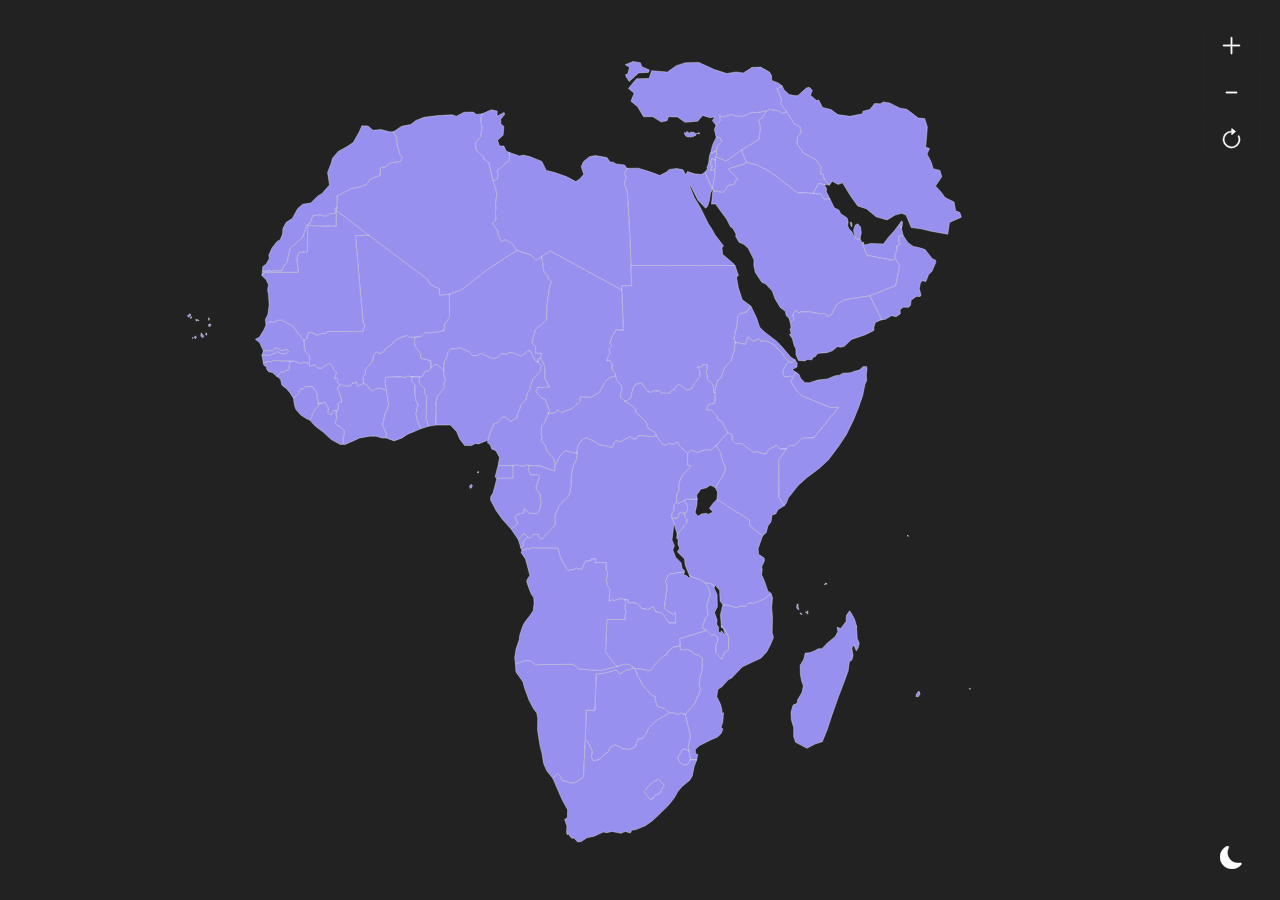
==== index.html @ 5a50c52c "Initial commit" ====
<!DOCTYPE html>
<html lang="pt">

<head>
    <meta charset="UTF-8">
    <meta name="viewport" content="width=device-width, initial-scale=1.0">
    <title>Jogo de Adivinhação de Países</title>
    <link href="https://cdn.jsdelivr.net/npm/bootstrap@5.3.3/dist/css/bootstrap.min.css" rel="stylesheet"
        integrity="sha384-QWTKZyjpPEjISv5WaRU9OFeRpok6YctnYmDr5pNlyT2bRjXh0JMhjY6hW+ALEwIH" crossorigin="anonymous">
    <link rel="stylesheet" href="styles.css">
</head>

<body>
    <div id="map-container">
        <!-- O SVG será carregado aqui via JavaScript -->
    </div>
    <div class="btn-group-vertical">
        <button id="zoom-in" class="btn btn-outline-dark btn-lg">
            <svg xmlns="http://www.w3.org/2000/svg" width="23" height="23" fill="var(--icon-fill-color)"
                class="bi bi-plus-lg" viewBox="0 0 16 16">
                <path fill-rule="evenodd"
                    d="M8 2a.5.5 0 0 1 .5.5v5h5a.5.5 0 0 1 0 1h-5v5a.5.5 0 0 1-1 0v-5h-5a.5.5 0 0 1 0-1h5v-5A.5.5 0 0 1 8 2" />
            </svg> </button>
        <button id="zoom-out" class="btn btn-outline-dark btn-lg">
            <svg xmlns="http://www.w3.org/2000/svg" width="23" height="23" fill="var(--icon-fill-color)"
                class="bi bi-dash" viewBox="0 0 16 16">
                <path d="M4 8a.5.5 0 0 1 .5-.5h7a.5.5 0 0 1 0 1h-7A.5.5 0 0 1 4 8" />
            </svg>
        </button>
        <button id='reset-button' class="btn btn-outline-dark btn-lg">
            <svg xmlns="http://www.w3.org/2000/svg" width="23" height="23" fill="var(--icon-fill-color)"
                class="bi bi-arrow-clockwise" viewBox="0 0 16 16">
                <path fill-rule="evenodd" d="M8 3a5 5 0 1 0 4.546 2.914.5.5 0 0 1 .908-.417A6 6 0 1 1 8 2z" />
                <path
                    d="M8 4.466V.534a.25.25 0 0 1 .41-.192l2.36 1.966c.12.1.12.284 0 .384L8.41 4.658A.25.25 0 0 1 8 4.466" />
            </svg> </button>
    </div>


    <div class="btn-group-bottom">
        <button id="theme-toggle" class="btn btn-outline btn-lg">
            <svg id="dark-theme-icon" xmlns="http://www.w3.org/2000/svg" width="23" height="23"
                fill="var(--icon-fill-color)" class="bi bi-moon-fill" viewBox="0 0 16 16">
                <path
                    d="M6 .278a.77.77 0 0 1 .08.858 7.2 7.2 0 0 0-.878 3.46c0 4.021 3.278 7.277 7.318 7.277q.792-.001 1.533-.16a.79.79 0 0 1 .81.316.73.73 0 0 1-.031.893A8.35 8.35 0 0 1 8.344 16C3.734 16 0 12.286 0 7.71 0 4.266 2.114 1.312 5.124.06A.75.75 0 0 1 6 .278" />
            </svg>
            <svg id="light-theme-icon" xmlns="http://www.w3.org/2000/svg" width="23" height="23"
                fill="var(--icon-fill-color)" class="bi bi-brightness-high-fill" viewBox="0 0 16 16">
                <path
                    d="M12 8a4 4 0 1 1-8 0 4 4 0 0 1 8 0M8 0a.5.5 0 0 1 .5.5v2a.5.5 0 0 1-1 0v-2A.5.5 0 0 1 8 0m0 13a.5.5 0 0 1 .5.5v2a.5.5 0 0 1-1 0v-2A.5.5 0 0 1 8 13m8-5a.5.5 0 0 1-.5.5h-2a.5.5 0 0 1 0-1h2a.5.5 0 0 1 .5.5M3 8a.5.5 0 0 1-.5.5h-2a.5.5 0 0 1 0-1h2A.5.5 0 0 1 3 8m10.657-5.657a.5.5 0 0 1 0 .707l-1.414 1.415a.5.5 0 1 1-.707-.708l1.414-1.414a.5.5 0 0 1 .707 0m-9.193 9.193a.5.5 0 0 1 0 .707L3.05 13.657a.5.5 0 0 1-.707-.707l1.414-1.414a.5.5 0 0 1 .707 0m9.193 2.121a.5.5 0 0 1-.707 0l-1.414-1.414a.5.5 0 0 1 .707-.707l1.414 1.414a.5.5 0 0 1 0 .707M4.464 4.465a.5.5 0 0 1-.707 0L2.343 3.05a.5.5 0 1 1 .707-.707l1.414 1.414a.5.5 0 0 1 0 .708" />
            </svg>
        </button>
    </div>
    <script src="script.js"></script>
</body>

</html>
---- styles.css ----
/* styles.css */
body {
    margin: 0;
    padding: 0;
    font-family: -apple-system, BlinkMacSystemFont, "Segoe UI", Roboto, Oxygen, Ubuntu, Cantarell, "Open Sans", "Helvetica Neue", sans-serif;
    overflow: hidden;
    background-color: #f4f4fe;
}

#map-container {
    width: 100vw;
    height: 100vh;
    position: relative;
}

.btn-group-vertical {
    position: fixed;
    top: 20px;
    right: 20px;
    z-index: 1000;

}

.btn-group-bottom {
    position: fixed;
    bottom: 20px;
    right: 20px;
    z-index: 1000;
    
}

#zoom-controls {
    position: absolute;
    top: 10px;
    right: 10px;
    display: flex;
    flex-direction: column;
}

#zoom-controls button {
    margin: 5px;
    padding: 10px;
    font-size: 16px;
    cursor: pointer;
}

:root {
    --icon-fill-color: #000; /* Cor de preenchimento padrão */
}


svg path {
    stroke: #eee;
    stroke-width: .25;
}

svg path:hover {
    fill: #ddd;
    transition: 0.6s;
    cursor: pointer;
}

.map_tooltip {
    position: absolute;
    background-color: #333;
    color: #fff;
    padding: 5px;
    border-radius: 5px;
    pointer-events: none;
    z-index: 1000;
    transform: translate(-50%, -100%);
    opacity: 80%;
}
/* 
opacity: 0;
    width: max-content;
    position: absolute;
    transform: translate(-50%, -100%);
    pointer-events: none;
    color: var(--text-primary);
    background-color: var(--alert-bg);
    border-radius: 5px;
    padding: 7px; */
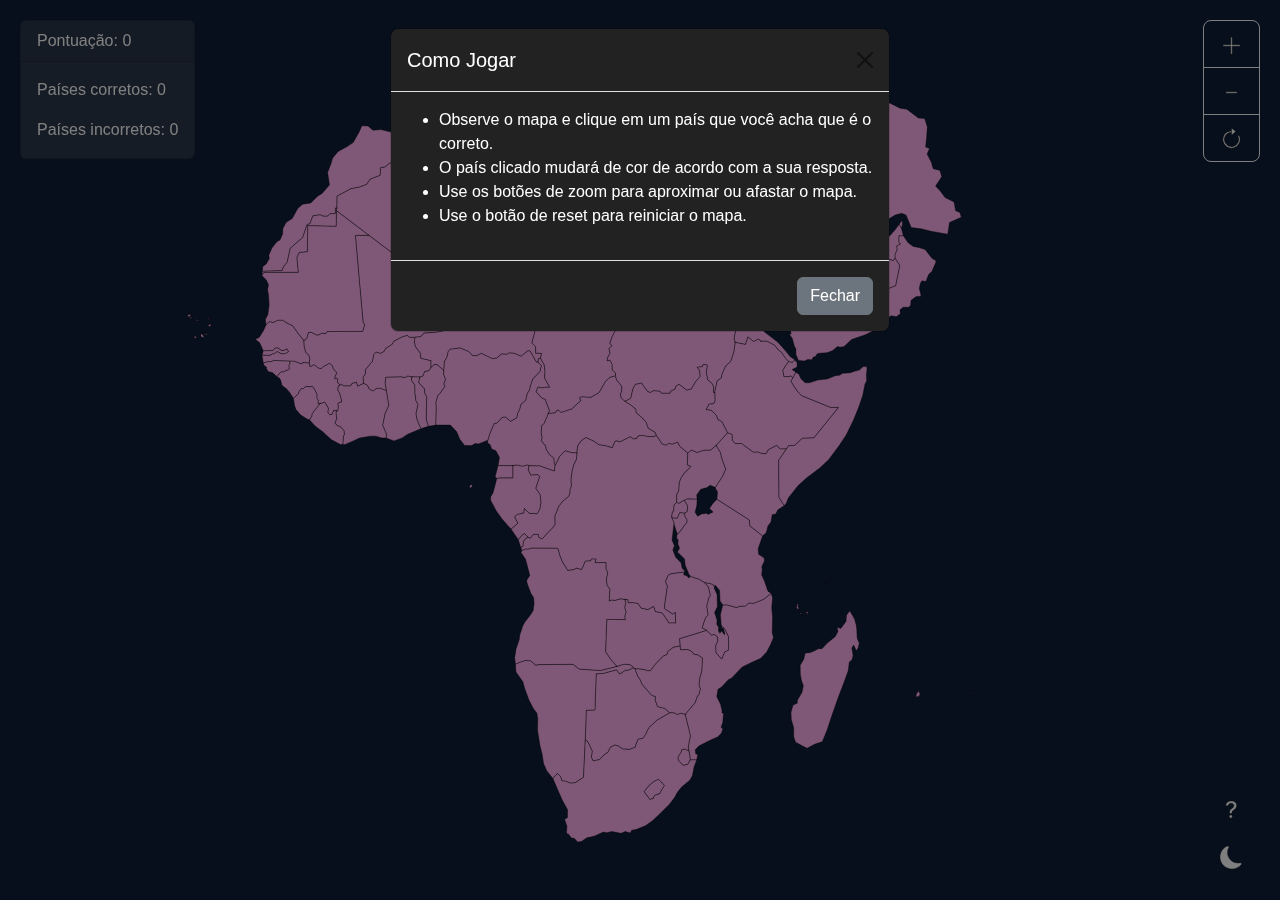
==== commit 9b29d1b0: "feat: create score" ====
--- a/index.html
+++ b/index.html
@@ -14,6 +14,15 @@
     <div id="map-container">
         <!-- O SVG será carregado aqui via JavaScript -->
     </div>
+
+    <div class="card mb-3 score-container" style="max-width: 18rem;">
+        <div class="card-header">Pontuação: <span id="score">0</span></div>
+        <div class="card-body">
+            <p class="card-text">Países corretos: <span id="scoredCountries">0</span></p>
+            <p class="card-text">Países incorretos: <span id="errorCountries">0</span></p>
+        </div>
+    </div>
+
     <div class="btn-group-vertical">
         <button id="zoom-in" class="btn btn-outline-dark btn-lg">
             <svg xmlns="http://www.w3.org/2000/svg" width="23" height="23" fill="var(--icon-fill-color)"
@@ -38,6 +47,17 @@
 
 
     <div class="btn-group-bottom">
+        <!-- <button type="button" class="btn btn-primary" data-bs-toggle="modal" data-bs-target="#exampleModal">
+            Launch demo modal
+          </button> -->
+        <button id="open-modal-button" class="btn btn-outline btn-lg" data-bs-toggle="modal"
+            data-bs-target="#exampleModal">
+            <svg xmlns="http://www.w3.org/2000/svg" width="23" height="23" fill="var(--icon-fill-color)"
+                class="bi bi-question-lg" viewBox="0 0 16 16">
+                <path fill-rule="evenodd"
+                    d="M4.475 5.458c-.284 0-.514-.237-.47-.517C4.28 3.24 5.576 2 7.825 2c2.25 0 3.767 1.36 3.767 3.215 0 1.344-.665 2.288-1.79 2.973-1.1.659-1.414 1.118-1.414 2.01v.03a.5.5 0 0 1-.5.5h-.77a.5.5 0 0 1-.5-.495l-.003-.2c-.043-1.221.477-2.001 1.645-2.712 1.03-.632 1.397-1.135 1.397-2.028 0-.979-.758-1.698-1.926-1.698-1.009 0-1.71.529-1.938 1.402-.066.254-.278.461-.54.461h-.777ZM7.496 14c.622 0 1.095-.474 1.095-1.09 0-.618-.473-1.092-1.095-1.092-.606 0-1.087.474-1.087 1.091S6.89 14 7.496 14" />
+            </svg>
+        </button>
         <button id="theme-toggle" class="btn btn-outline btn-lg">
             <svg id="dark-theme-icon" xmlns="http://www.w3.org/2000/svg" width="23" height="23"
                 fill="var(--icon-fill-color)" class="bi bi-moon-fill" viewBox="0 0 16 16">
@@ -51,7 +71,33 @@
             </svg>
         </button>
     </div>
+
+
+    <!-- Modal -->
+    <div class="modal fade" id="exampleModal" tabindex="-1" aria-labelledby="exampleModalLabel" aria-hidden="true">
+        <div class="modal-dialog">
+            <div class="modal-content">
+                <div class="modal-header">
+                    <h1 class="modal-title fs-5" id="exampleModalLabel">Como Jogar</h1>
+                    <button type="button" class="btn-close" data-bs-dismiss="modal" aria-label="Close"></button>
+                </div>
+                <div class="modal-body">
+                    <ul>
+                        <li>Observe o mapa e clique em um país que você acha que é o correto.</li>
+                        <li>O país clicado mudará de cor de acordo com a sua resposta.</li>
+                        <li>Use os botões de zoom para aproximar ou afastar o mapa.</li>
+                        <li>Use o botão de reset para reiniciar o mapa.</li>
+                    </ul>
+                </div>
+                <div class="modal-footer">
+                    <button type="button" class="btn btn-secondary" data-bs-dismiss="modal">Fechar</button>
+                </div>
+            </div>
+        </div>
+    </div>
+
     <script src="script.js"></script>
+    <script src="https://cdn.jsdelivr.net/npm/bootstrap@5.3.3/dist/js/bootstrap.bundle.min.js"></script>
 </body>
 
 </html>--- a/styles.css
+++ b/styles.css
@@ -13,44 +13,46 @@
     position: relative;
 }
 
+body,
+.modal-content,
+.btn .svg {
+    transition: background-color 0.5s ease, color 0.5s ease, border-color 0.5s ease;
+}
+
 .btn-group-vertical {
     position: fixed;
     top: 20px;
     right: 20px;
-    z-index: 1000;
+}
 
-}
+.score-container {
+    position: fixed;
+    top: 20px;
+    left: 20px;
+    display: flex;
+    flex-direction: column;
+    background-color: rgba(167, 167, 167, 0.2);
+    }
 
 .btn-group-bottom {
     position: fixed;
     bottom: 20px;
     right: 20px;
-    z-index: 1000;
-    
-}
-
-#zoom-controls {
-    position: absolute;
-    top: 10px;
-    right: 10px;
-    display: flex;
     flex-direction: column;
-}
-
-#zoom-controls button {
-    margin: 5px;
-    padding: 10px;
-    font-size: 16px;
-    cursor: pointer;
+    align-items: flex-start;
+    justify-content: center;
+    display: inline-flex;
+    vertical-align: middle;
 }
 
 :root {
-    --icon-fill-color: #000; /* Cor de preenchimento padrão */
+    --icon-fill-color: #000;
+    /* Cor de preenchimento padrão */
 }
 
 
 svg path {
-    stroke: #eee;
+    stroke: #000000;
     stroke-width: .25;
 }
 
@@ -70,14 +72,4 @@
     z-index: 1000;
     transform: translate(-50%, -100%);
     opacity: 80%;
-}
-/* 
-opacity: 0;
-    width: max-content;
-    position: absolute;
-    transform: translate(-50%, -100%);
-    pointer-events: none;
-    color: var(--text-primary);
-    background-color: var(--alert-bg);
-    border-radius: 5px;
-    padding: 7px; */
+}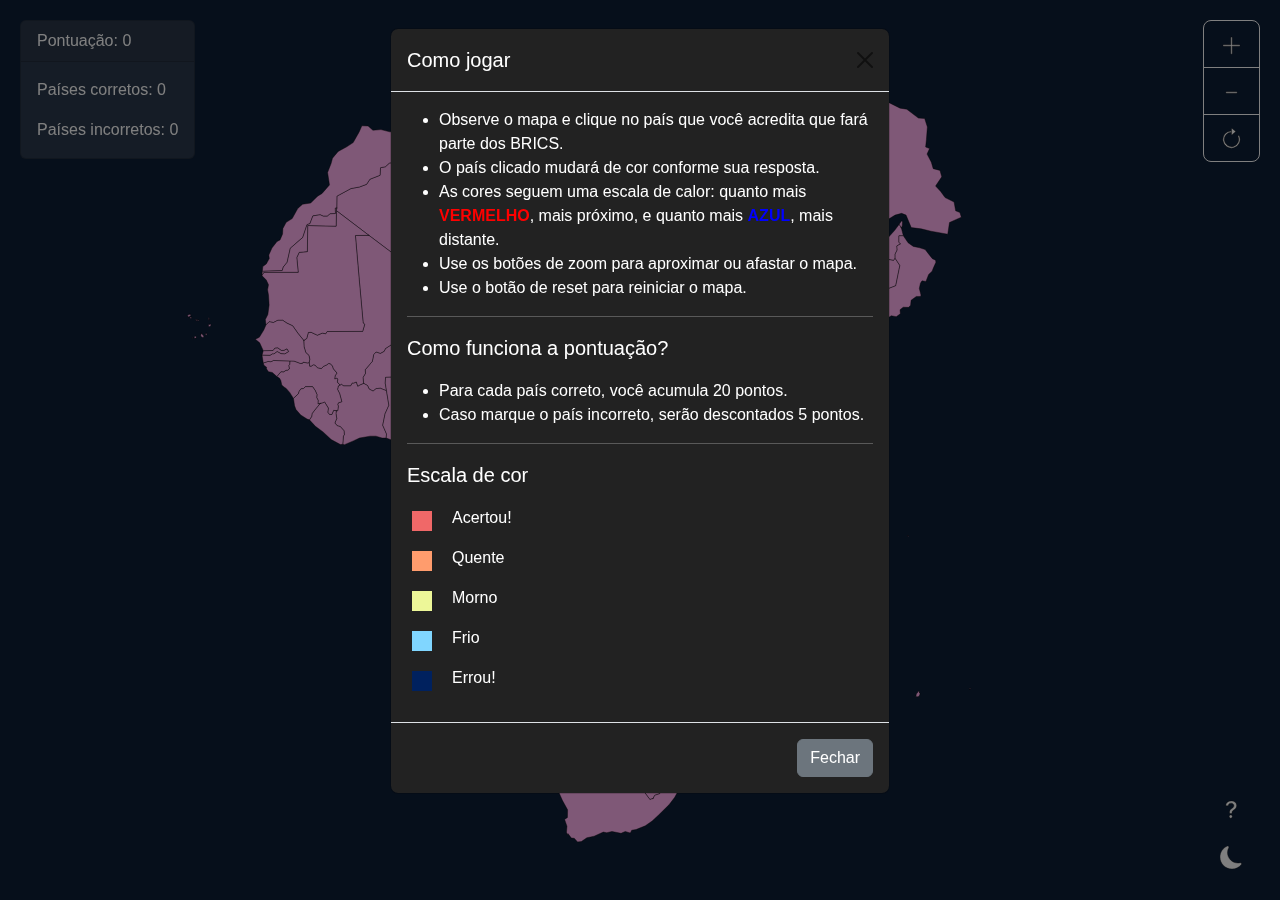
==== commit 5ab4c49c: "feat: add color palette" ====
--- a/index.html
+++ b/index.html
@@ -78,16 +78,55 @@
         <div class="modal-dialog">
             <div class="modal-content">
                 <div class="modal-header">
-                    <h1 class="modal-title fs-5" id="exampleModalLabel">Como Jogar</h1>
+                    <h1 class="modal-title fs-5" id="exampleModalLabel">Como jogar</h1>
                     <button type="button" class="btn-close" data-bs-dismiss="modal" aria-label="Close"></button>
                 </div>
                 <div class="modal-body">
                     <ul>
-                        <li>Observe o mapa e clique em um país que você acha que é o correto.</li>
-                        <li>O país clicado mudará de cor de acordo com a sua resposta.</li>
+                        <li>Observe o mapa e clique no país que você acredita que fará parte dos BRICS.</li>
+                        <li>O país clicado mudará de cor conforme sua resposta.</li>
+                        <li>As cores seguem uma escala de calor: quanto mais <strong
+                                style="color: red;">VERMELHO</strong>, mais próximo, e quanto mais <strong
+                                style="color: blue;">AZUL</strong>,
+                            mais distante.</li>
                         <li>Use os botões de zoom para aproximar ou afastar o mapa.</li>
                         <li>Use o botão de reset para reiniciar o mapa.</li>
                     </ul>
+                    <hr>
+                    <p class="fs-5">Como funciona a pontuação?</p>
+                    <ul>
+                        <li> Para cada país correto, você acumula 20 pontos. </li>
+                        <li> Caso marque o país incorreto, serão descontados 5 pontos. </li>
+                    </ul>
+                    <hr>
+                    <p class="fs-5">Escala de cor</p>
+
+                    <div class="escalaDeCor">
+                        <div class="color-box"
+                            style="background-color: #F06868; height: 20px; width: 20px; margin: 5px; margin-right: 20px;"></div>
+                        <p>Acertou!</p>
+                    </div>
+                    <div class="escalaDeCor">
+                        <div class="color-box"
+                            style="background-color: #FF9C6D; height: 20px; width: 20px; margin: 5px; margin-right: 20px;"></div>
+                        <p>Quente</p>
+                    </div>
+                    <div class="escalaDeCor">
+                        <div class="color-box"
+                            style="background-color: #EDF798; height: 20px; width: 20px; margin: 5px; margin-right: 20px;"></div>
+                        <p>Morno</p>
+                    </div>
+                    <div class="escalaDeCor">
+                        <div class="color-box"
+                            style="background-color: #80D6FF; height: 20px; width: 20px; margin: 5px; margin-right: 20px;"></div>
+                        <p>Frio</p>
+                    </div>
+                    <div class="escalaDeCor">
+                        <div class="color-box"
+                            style="background-color: #00215E; height: 20px; width: 20px; margin: 5px; margin-right: 20px;"></div>
+                        <p>Errou!</p>
+                    </div>
+
                 </div>
                 <div class="modal-footer">
                     <button type="button" class="btn btn-secondary" data-bs-dismiss="modal">Fechar</button>
--- a/styles.css
+++ b/styles.css
@@ -23,6 +23,11 @@
     position: fixed;
     top: 20px;
     right: 20px;
+}
+
+.escalaDeCor{
+    display: flex;
+    flex-direction: initial;
 }
 
 .score-container {
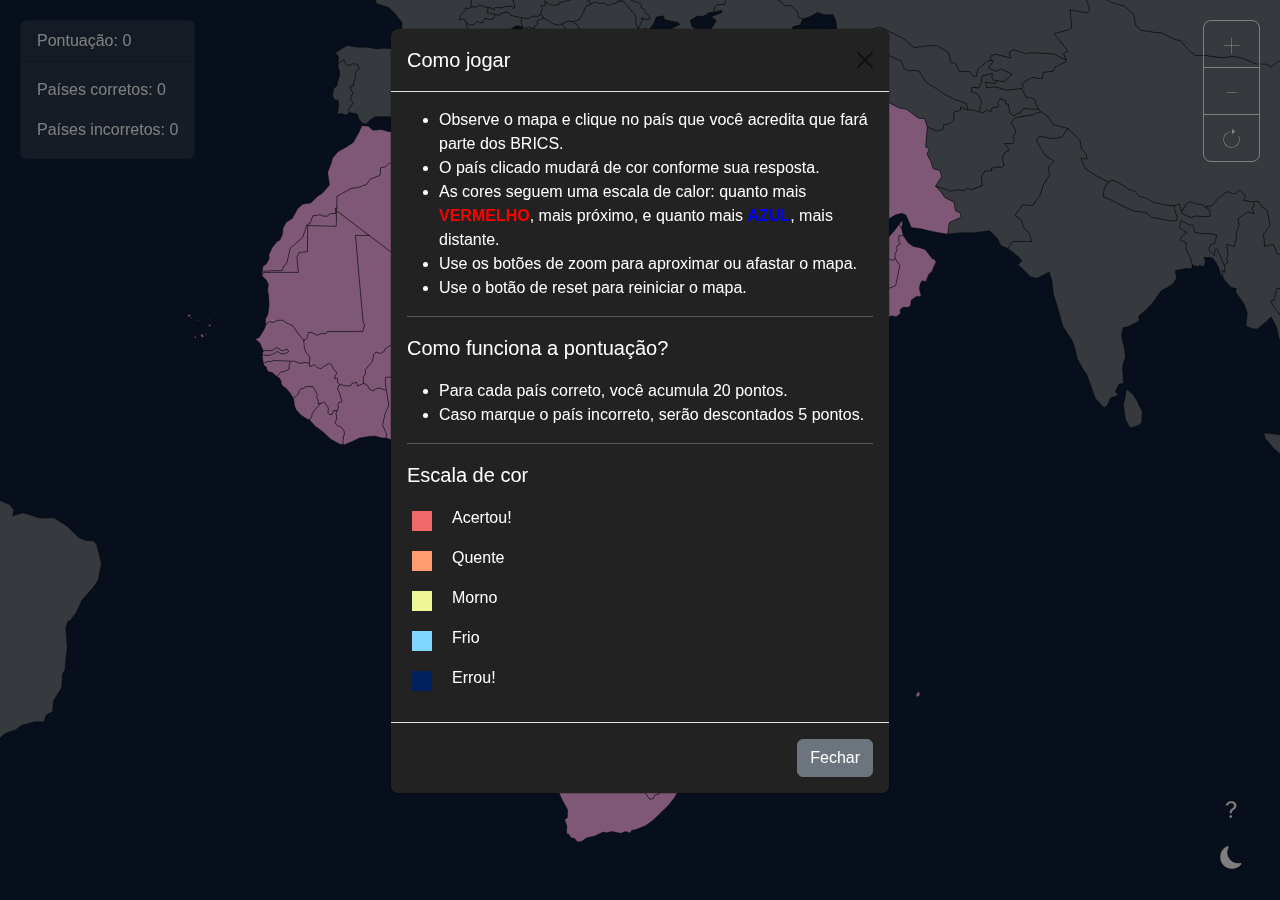
==== commit b13d09bc: "feat: cache busting with query strings" ====
--- a/index.html
+++ b/index.html
@@ -7,7 +7,7 @@
     <title>Jogo de Adivinhação de Países</title>
     <link href="https://cdn.jsdelivr.net/npm/bootstrap@5.3.3/dist/css/bootstrap.min.css" rel="stylesheet"
         integrity="sha384-QWTKZyjpPEjISv5WaRU9OFeRpok6YctnYmDr5pNlyT2bRjXh0JMhjY6hW+ALEwIH" crossorigin="anonymous">
-    <link rel="stylesheet" href="styles.css">
+    <link rel="stylesheet" href="styles.css?v=1.0.0">
 </head>
 
 <body>
@@ -135,7 +135,7 @@
         </div>
     </div>
 
-    <script src="script.js"></script>
+    <script src="script.js?v=1.0.0"></script>
     <script src="https://cdn.jsdelivr.net/npm/bootstrap@5.3.3/dist/js/bootstrap.bundle.min.js"></script>
 </body>
 
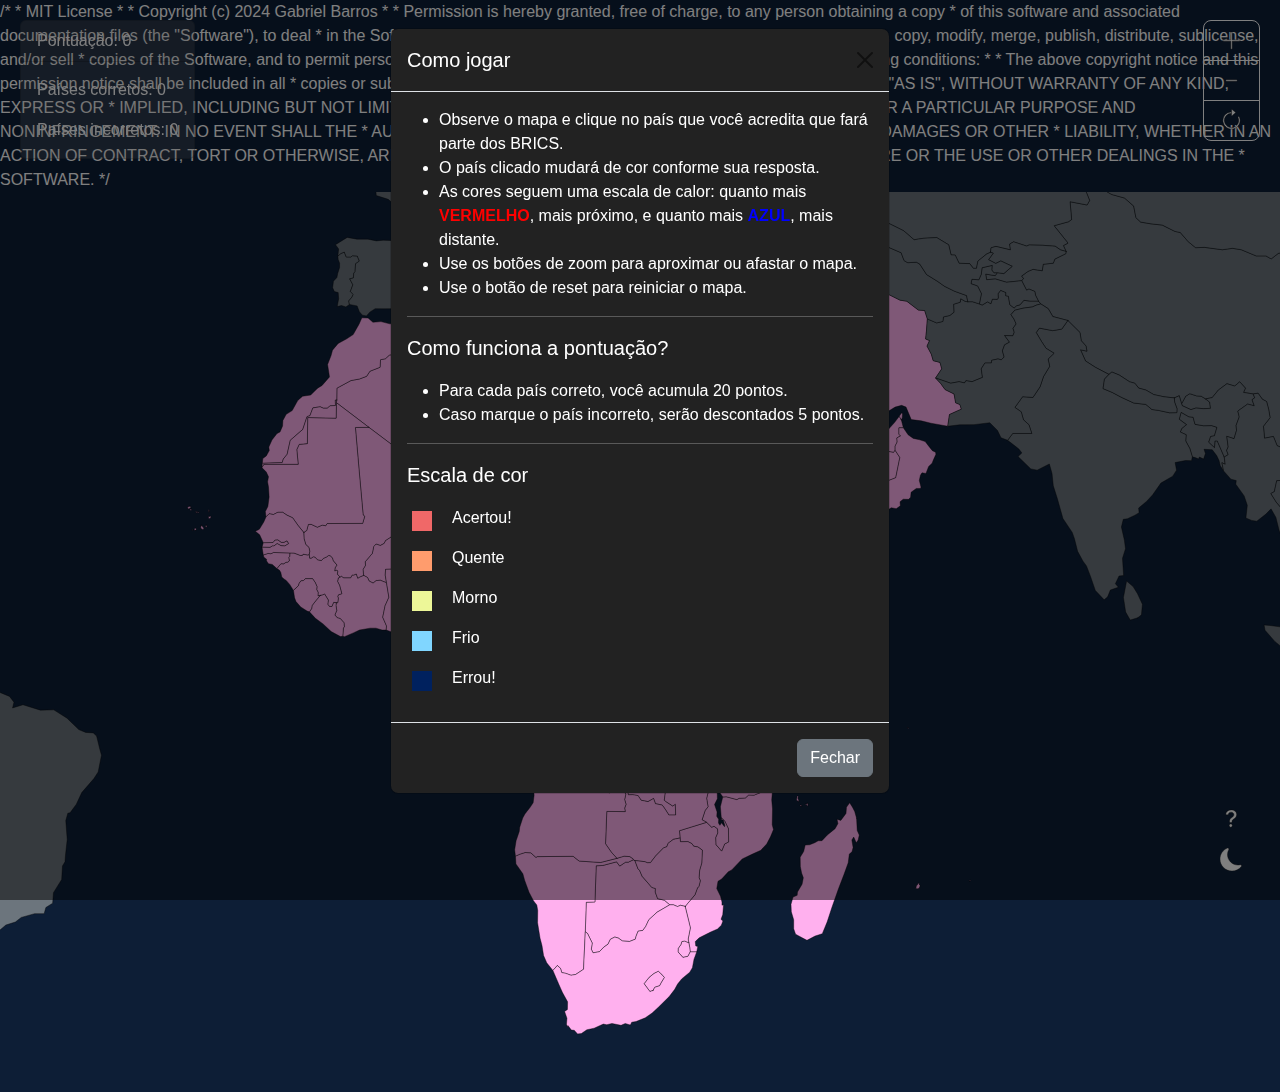
==== commit 2c8d50e4: "feat: add license" ====
--- a/index.html
+++ b/index.html
@@ -1,3 +1,26 @@
+/*
+ * MIT License
+ * 
+ * Copyright (c) 2024 Gabriel Barros
+ * 
+ * Permission is hereby granted, free of charge, to any person obtaining a copy
+ * of this software and associated documentation files (the "Software"), to deal
+ * in the Software without restriction, including without limitation the rights
+ * to use, copy, modify, merge, publish, distribute, sublicense, and/or sell
+ * copies of the Software, and to permit persons to whom the Software is
+ * furnished to do so, subject to the following conditions:
+ * 
+ * The above copyright notice and this permission notice shall be included in all
+ * copies or substantial portions of the Software.
+ * 
+ * THE SOFTWARE IS PROVIDED "AS IS", WITHOUT WARRANTY OF ANY KIND, EXPRESS OR
+ * IMPLIED, INCLUDING BUT NOT LIMITED TO THE WARRANTIES OF MERCHANTABILITY,
+ * FITNESS FOR A PARTICULAR PURPOSE AND NONINFRINGEMENT. IN NO EVENT SHALL THE
+ * AUTHORS OR COPYRIGHT HOLDERS BE LIABLE FOR ANY CLAIM, DAMAGES OR OTHER
+ * LIABILITY, WHETHER IN AN ACTION OF CONTRACT, TORT OR OTHERWISE, ARISING FROM,
+ * OUT OF OR IN CONNECTION WITH THE SOFTWARE OR THE USE OR OTHER DEALINGS IN THE
+ * SOFTWARE.
+ */
 <!DOCTYPE html>
 <html lang="pt">
 
--- a/styles.css
+++ b/styles.css
@@ -1,4 +1,26 @@
-/* styles.css */
+/*
+ * MIT License
+ * 
+ * Copyright (c) 2024 Gabriel Barros
+ * 
+ * Permission is hereby granted, free of charge, to any person obtaining a copy
+ * of this software and associated documentation files (the "Software"), to deal
+ * in the Software without restriction, including without limitation the rights
+ * to use, copy, modify, merge, publish, distribute, sublicense, and/or sell
+ * copies of the Software, and to permit persons to whom the Software is
+ * furnished to do so, subject to the following conditions:
+ * 
+ * The above copyright notice and this permission notice shall be included in all
+ * copies or substantial portions of the Software.
+ * 
+ * THE SOFTWARE IS PROVIDED "AS IS", WITHOUT WARRANTY OF ANY KIND, EXPRESS OR
+ * IMPLIED, INCLUDING BUT NOT LIMITED TO THE WARRANTIES OF MERCHANTABILITY,
+ * FITNESS FOR A PARTICULAR PURPOSE AND NONINFRINGEMENT. IN NO EVENT SHALL THE
+ * AUTHORS OR COPYRIGHT HOLDERS BE LIABLE FOR ANY CLAIM, DAMAGES OR OTHER
+ * LIABILITY, WHETHER IN AN ACTION OF CONTRACT, TORT OR OTHERWISE, ARISING FROM,
+ * OUT OF OR IN CONNECTION WITH THE SOFTWARE OR THE USE OR OTHER DEALINGS IN THE
+ * SOFTWARE.
+ */
 body {
     margin: 0;
     padding: 0;
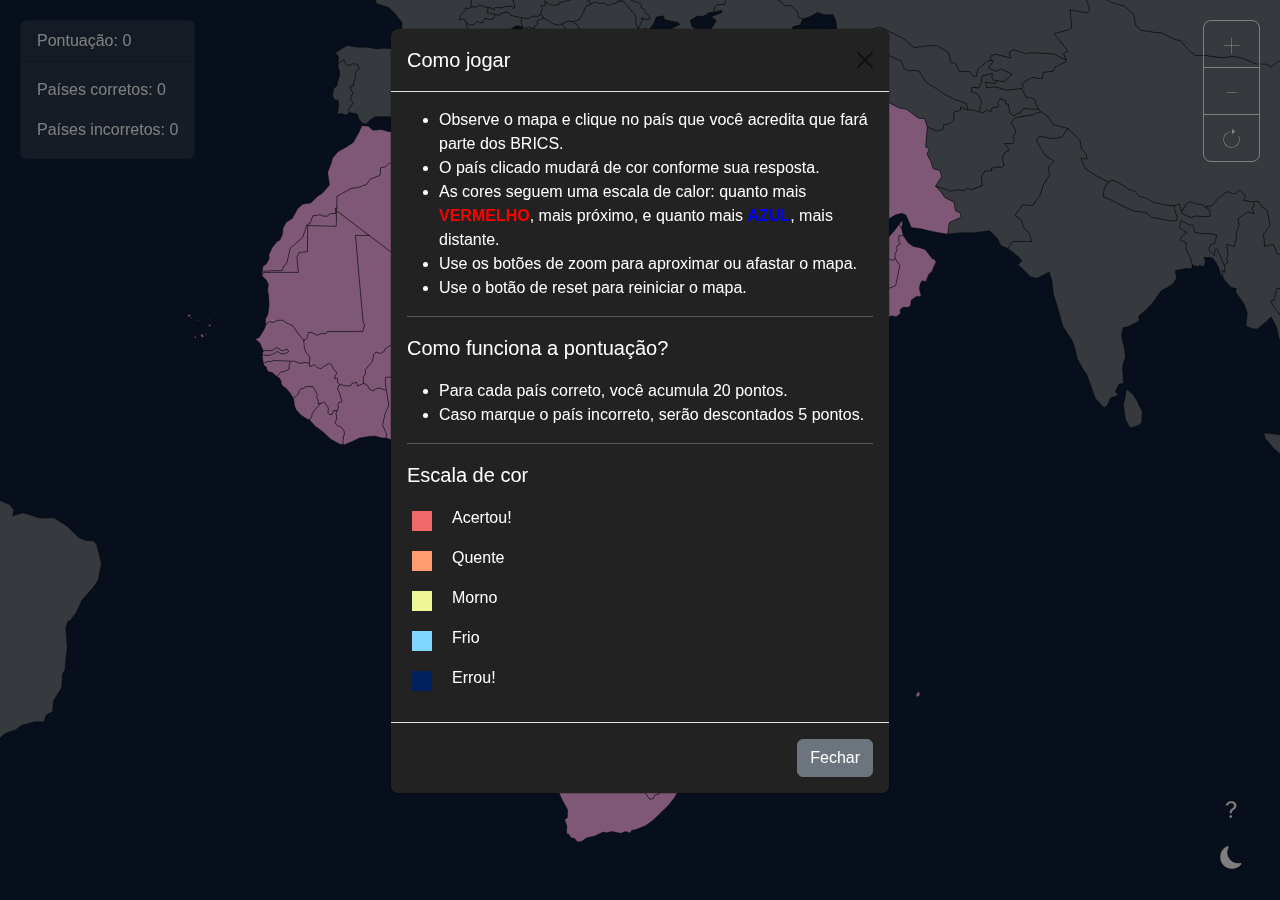
==== commit 8ae5fda2: "fix: license html" ====
--- a/index.html
+++ b/index.html
@@ -1,4 +1,4 @@
-/*
+<!-- /*
  * MIT License
  * 
  * Copyright (c) 2024 Gabriel Barros
@@ -20,7 +20,7 @@
  * LIABILITY, WHETHER IN AN ACTION OF CONTRACT, TORT OR OTHERWISE, ARISING FROM,
  * OUT OF OR IN CONNECTION WITH THE SOFTWARE OR THE USE OR OTHER DEALINGS IN THE
  * SOFTWARE.
- */
+ */ -->
 <!DOCTYPE html>
 <html lang="pt">
 
